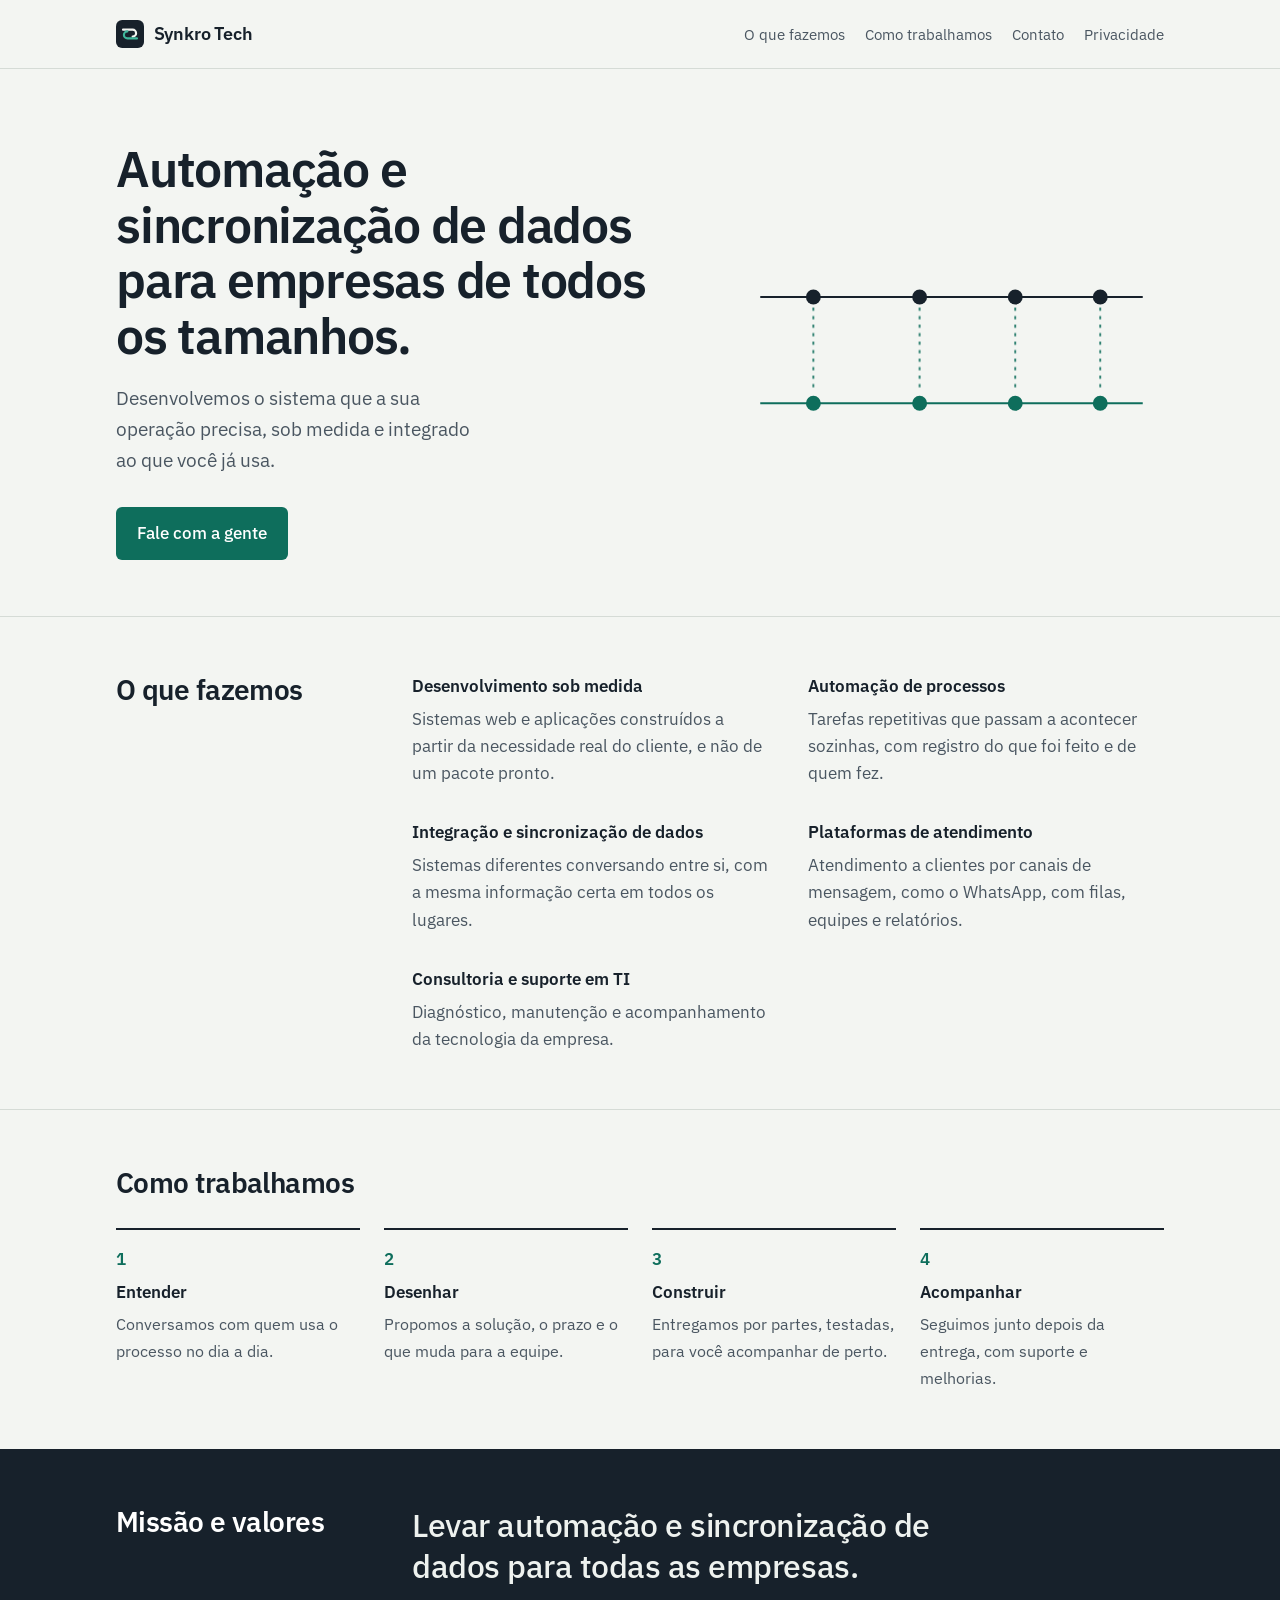
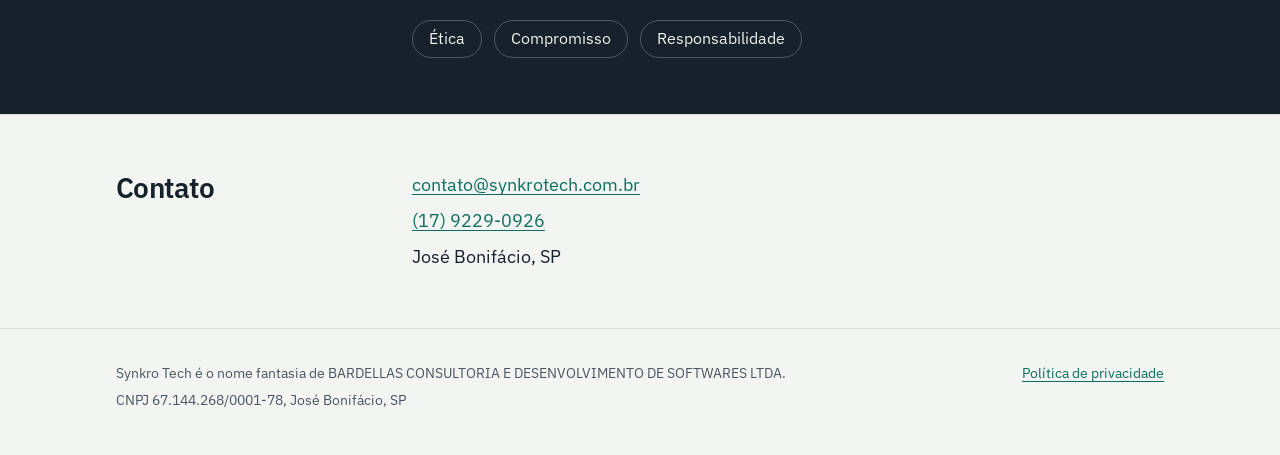
==== index.html @ 88522f03 "Site institucional da Synkro Tech" ====
<!doctype html>
<html lang="pt-BR">
<head>
<meta charset="utf-8">
<meta name="viewport" content="width=device-width, initial-scale=1">
<title>Synkro Tech — desenvolvimento sob medida e automação</title>
<meta name="description" content="A Synkro Tech desenvolve sistemas sob medida, automatiza processos e sincroniza os dados das empresas. José Bonifácio, SP.">
<link rel="icon" href="/assets/marca.svg" type="image/svg+xml">
<link rel="stylesheet" href="/assets/site.css">
</head>
<body>

<header class="topo">
  <div class="faixa">
    <a class="marca" href="/" aria-label="Synkro Tech, página inicial">
      <svg viewBox="0 0 32 32" aria-hidden="true"><rect width="32" height="32" rx="7" fill="#17212b"/><path d="M8 11h11a4 4 0 0 1 0 8" fill="none" stroke="#f3f5f2" stroke-width="2.4" stroke-linecap="round"/><path d="M24 21H13a4 4 0 0 1 0-8" fill="none" stroke="#3fb89c" stroke-width="2.4" stroke-linecap="round"/></svg>
      Synkro Tech
    </a>
    <nav class="menu" aria-label="Seções">
      <a href="#servicos">O que fazemos</a>
      <a href="#como">Como trabalhamos</a>
      <a href="#contato">Contato</a>
      <a href="/privacidade/">Privacidade</a>
    </nav>
  </div>
</header>

<main>
  <div class="abertura">
    <div class="faixa">
      <div>
        <h1>Automação e sincronização de dados para empresas de todos os tamanhos.</h1>
        <p>Desenvolvemos o sistema que a sua operação precisa, sob medida e integrado ao que você já usa.</p>
        <a class="botao" href="#contato">Fale com a gente</a>
      </div>
      <svg class="sincronia" viewBox="0 0 400 260" role="img" aria-label="Duas linhas de dados com pontos que se alinham e se conectam">
        <path class="trilha" d="M20 80 H380"/>
        <path class="trilha" d="M20 180 H380" style="stroke:var(--sinal)"/>
        <circle class="ponto-a" cx="70" cy="80" r="7"/>
        <circle class="ponto-a" cx="170" cy="80" r="7"/>
        <circle class="ponto-a" cx="260" cy="80" r="7"/>
        <circle class="ponto-a" cx="340" cy="80" r="7"/>
        <circle class="ponto-b" cx="70" cy="180" r="7"/>
        <circle class="ponto-b" cx="170" cy="180" r="7"/>
        <circle class="ponto-b" cx="260" cy="180" r="7"/>
        <circle class="ponto-b" cx="340" cy="180" r="7"/>
        <path class="elo" d="M70 90 V170"/>
        <path class="elo" d="M170 90 V170"/>
        <path class="elo" d="M260 90 V170"/>
        <path class="elo" d="M340 90 V170"/>
      </svg>
    </div>
  </div>

  <section id="servicos">
    <div class="faixa colunas">
      <h2>O que fazemos</h2>
      <dl class="servicos">
        <div>
          <dt>Desenvolvimento sob medida</dt>
          <dd>Sistemas web e aplicações construídos a partir da necessidade real do cliente, e não de um pacote pronto.</dd>
        </div>
        <div>
          <dt>Automação de processos</dt>
          <dd>Tarefas repetitivas que passam a acontecer sozinhas, com registro do que foi feito e de quem fez.</dd>
        </div>
        <div>
          <dt>Integração e sincronização de dados</dt>
          <dd>Sistemas diferentes conversando entre si, com a mesma informação certa em todos os lugares.</dd>
        </div>
        <div>
          <dt>Plataformas de atendimento</dt>
          <dd>Atendimento a clientes por canais de mensagem, como o WhatsApp, com filas, equipes e relatórios.</dd>
        </div>
        <div>
          <dt>Consultoria e suporte em TI</dt>
          <dd>Diagnóstico, manutenção e acompanhamento da tecnologia da empresa.</dd>
        </div>
      </dl>
    </div>
  </section>

  <section id="como">
    <div class="faixa">
      <h2>Como trabalhamos</h2>
      <ol class="etapas">
        <li><strong>Entender</strong><span>Conversamos com quem usa o processo no dia a dia.</span></li>
        <li><strong>Desenhar</strong><span>Propomos a solução, o prazo e o que muda para a equipe.</span></li>
        <li><strong>Construir</strong><span>Entregamos por partes, testadas, para você acompanhar de perto.</span></li>
        <li><strong>Acompanhar</strong><span>Seguimos junto depois da entrega, com suporte e melhorias.</span></li>
      </ol>
    </div>
  </section>

  <section class="missao" id="missao">
    <div class="faixa colunas">
      <h2>Missão e valores</h2>
      <div>
        <blockquote>Levar automação e sincronização de dados para todas as empresas.</blockquote>
        <ul class="valores" aria-label="Valores">
          <li>Ética</li>
          <li>Compromisso</li>
          <li>Responsabilidade</li>
        </ul>
      </div>
    </div>
  </section>

  <section class="contato" id="contato">
    <div class="faixa colunas">
      <h2>Contato</h2>
      <address>
        <a href="mailto:contato@synkrotech.com.br">contato@synkrotech.com.br</a>
        <a href="tel:+551792290926">(17) 9229-0926</a>
        <span>José Bonifácio, SP</span>
      </address>
    </div>
  </section>
</main>

<footer class="rodape">
  <div class="faixa">
    <div>
      <p>Synkro Tech é o nome fantasia de BARDELLAS CONSULTORIA E DESENVOLVIMENTO DE SOFTWARES LTDA.</p>
      <p>CNPJ 67.144.268/0001-78, José Bonifácio, SP</p>
    </div>
    <div>
      <p><a href="/privacidade/">Política de privacidade</a></p>
    </div>
  </div>
</footer>

</body>
</html>
---- assets/site.css ----
@font-face { font-family: "Plex"; src: url("fonts/ibm-plex-sans-latin-400-normal.woff2") format("woff2"); font-weight: 400; font-display: swap; }
@font-face { font-family: "Plex"; src: url("fonts/ibm-plex-sans-latin-500-normal.woff2") format("woff2"); font-weight: 500; font-display: swap; }
@font-face { font-family: "Plex"; src: url("fonts/ibm-plex-sans-latin-600-normal.woff2") format("woff2"); font-weight: 600; font-display: swap; }

:root {
  --papel: #f3f5f2;
  --tinta: #17212b;
  --tinta-suave: #4a5661;
  --linha: #d5dbd6;
  --sinal: #0e6e5c;
  --sinal-claro: #d9ece6;
  --fundo-escuro: #17212b;
}

* { box-sizing: border-box; }
html { -webkit-text-size-adjust: 100%; }
body {
  margin: 0;
  background: var(--papel);
  color: var(--tinta);
  font-family: "Plex", system-ui, -apple-system, "Segoe UI", sans-serif;
  font-size: 1.0625rem;
  line-height: 1.6;
}
a { color: var(--sinal); text-underline-offset: 3px; }
a:focus-visible, button:focus-visible { outline: 3px solid var(--sinal); outline-offset: 3px; border-radius: 2px; }

.faixa { max-width: 68rem; margin: 0 auto; padding: 0 1.25rem; }

/* Cabeçalho */
.topo { border-bottom: 1px solid var(--linha); }
.topo .faixa { display: flex; align-items: center; justify-content: space-between; gap: 1rem; min-height: 4.25rem; flex-wrap: wrap; }
.marca { display: inline-flex; align-items: center; gap: .6rem; text-decoration: none; color: var(--tinta); font-weight: 600; font-size: 1.125rem; letter-spacing: -0.01em; }
.marca svg { width: 28px; height: 28px; }
.menu { display: flex; gap: 1.25rem; flex-wrap: wrap; font-size: .95rem; }
.menu a { color: var(--tinta-suave); text-decoration: none; }
.menu a:hover { color: var(--tinta); text-decoration: underline; }

/* Abertura */
.abertura { padding: 4.5rem 0 3.5rem; }
.abertura .faixa { display: grid; grid-template-columns: 1.15fr .85fr; gap: 3rem; align-items: center; }
.abertura h1 { font-size: clamp(2rem, 4.2vw, 3.1rem); line-height: 1.12; letter-spacing: -0.025em; font-weight: 600; margin: 0 0 1.25rem; max-width: 18ch; }
.abertura p { font-size: 1.2rem; color: var(--tinta-suave); margin: 0 0 2rem; max-width: 34ch; }
.botao { display: inline-block; background: var(--sinal); color: #fff; text-decoration: none; font-weight: 500; padding: .8rem 1.3rem; border-radius: 6px; }
.botao:hover { background: #0a5748; }

/* O desenho da sincronia: duas trilhas de dados que se alinham */
.sincronia { width: 100%; height: auto; }
.sincronia .trilha { stroke: var(--tinta); stroke-width: 2; fill: none; }
.sincronia .ponto-a { fill: var(--tinta); }
.sincronia .ponto-b { fill: var(--sinal); }
.sincronia .elo { stroke: var(--sinal); stroke-width: 1.5; stroke-dasharray: 3 5; }
@media (prefers-reduced-motion: no-preference) {
  .sincronia .elo { stroke-dashoffset: 40; animation: alinhar 1.6s ease-out .3s forwards; opacity: 0; }
  @keyframes alinhar { to { stroke-dashoffset: 0; opacity: 1; } }
}

/* Seções */
section { padding: 3.5rem 0; border-top: 1px solid var(--linha); }
h2 { font-size: 1.75rem; letter-spacing: -0.02em; font-weight: 600; margin: 0 0 1.75rem; line-height: 1.2; }
.colunas { display: grid; grid-template-columns: 16rem 1fr; gap: 2.5rem; }
.servicos { margin: 0; display: grid; grid-template-columns: 1fr 1fr; gap: 2rem 2.5rem; }
.servicos dt { font-weight: 600; margin-bottom: .35rem; }
.servicos dd { margin: 0; color: var(--tinta-suave); max-width: 40ch; }

.etapas { list-style: none; padding: 0; margin: 0; display: grid; grid-template-columns: repeat(4, 1fr); gap: 1.5rem; counter-reset: etapa; }
.etapas li { counter-increment: etapa; border-top: 2px solid var(--tinta); padding-top: 1rem; }
.etapas li::before { content: counter(etapa); display: block; font-weight: 600; color: var(--sinal); margin-bottom: .4rem; }
.etapas strong { display: block; margin-bottom: .3rem; }
.etapas span { color: var(--tinta-suave); font-size: .98rem; }

.missao { background: var(--fundo-escuro); color: #eef2ef; border-top: none; }
.missao h2 { color: #fff; }
.missao blockquote { margin: 0 0 2rem; font-size: clamp(1.4rem, 2.6vw, 2rem); line-height: 1.3; letter-spacing: -0.015em; max-width: 30ch; font-weight: 500; }
.valores { display: flex; flex-wrap: wrap; gap: .75rem; padding: 0; margin: 0; list-style: none; }
.valores li { border: 1px solid #4b5a66; border-radius: 999px; padding: .35rem 1rem; font-size: .98rem; }

.contato address { font-style: normal; display: grid; gap: .5rem; font-size: 1.1rem; }

/* Rodapé */
.rodape { border-top: 1px solid var(--linha); padding: 2rem 0 2.5rem; font-size: .9rem; color: var(--tinta-suave); }
.rodape .faixa { display: flex; justify-content: space-between; gap: 1.5rem; flex-wrap: wrap; }
.rodape p { margin: 0 0 .25rem; }

/* Texto longo (política) */
.texto { max-width: 46rem; padding: 3rem 0 4rem; }
.texto h1 { font-size: clamp(1.8rem, 3.6vw, 2.4rem); letter-spacing: -0.02em; line-height: 1.15; margin: 0 0 .5rem; }
.texto .data { color: var(--tinta-suave); margin: 0 0 2.5rem; }
.texto h2 { font-size: 1.25rem; margin: 2.25rem 0 .75rem; }
.texto p, .texto li { color: #26323d; }
.texto ul { padding-left: 1.25rem; }
.texto li { margin-bottom: .35rem; }

@media (max-width: 860px) {
  .abertura .faixa, .colunas, .servicos { grid-template-columns: 1fr; }
  .abertura { padding: 3rem 0 2.5rem; }
  .abertura .faixa { gap: 2rem; }
  .etapas { grid-template-columns: 1fr 1fr; }
}
@media (max-width: 520px) {
  .etapas { grid-template-columns: 1fr; }
  .menu { gap: .9rem; }
}
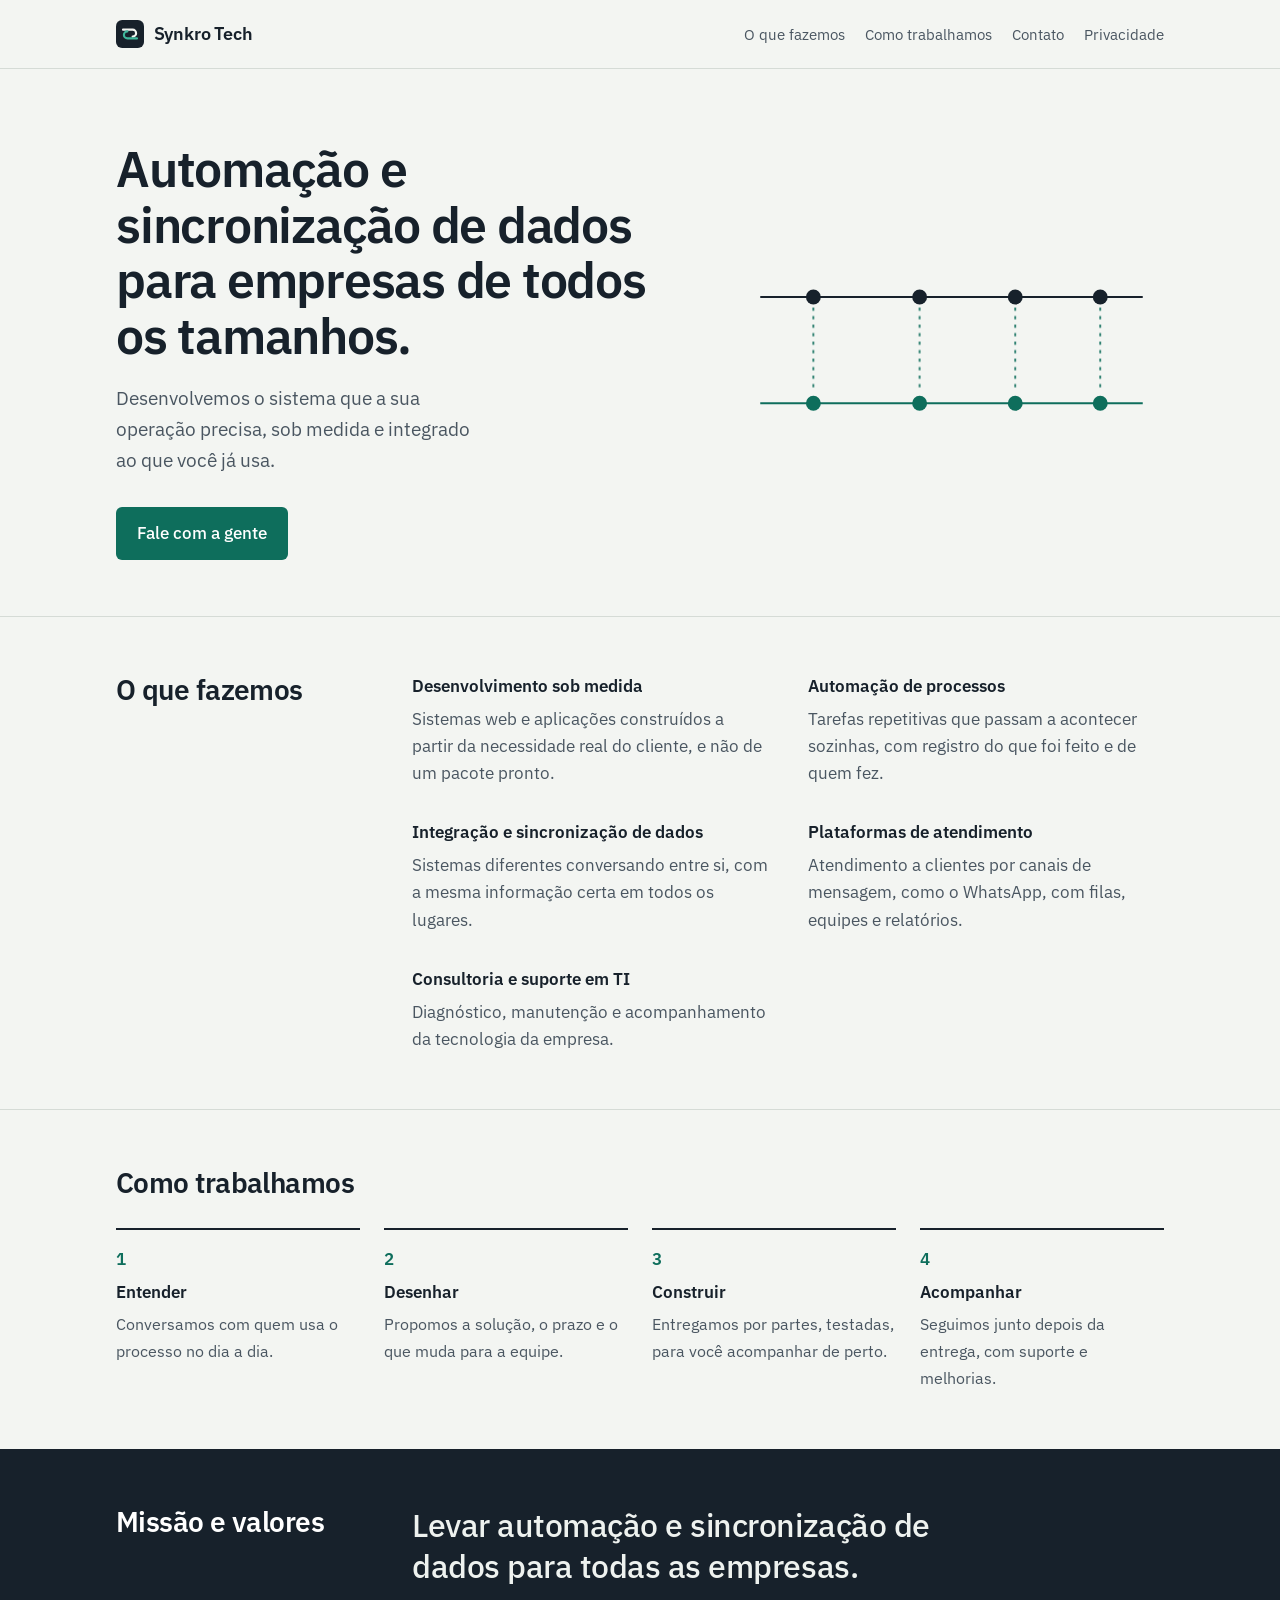
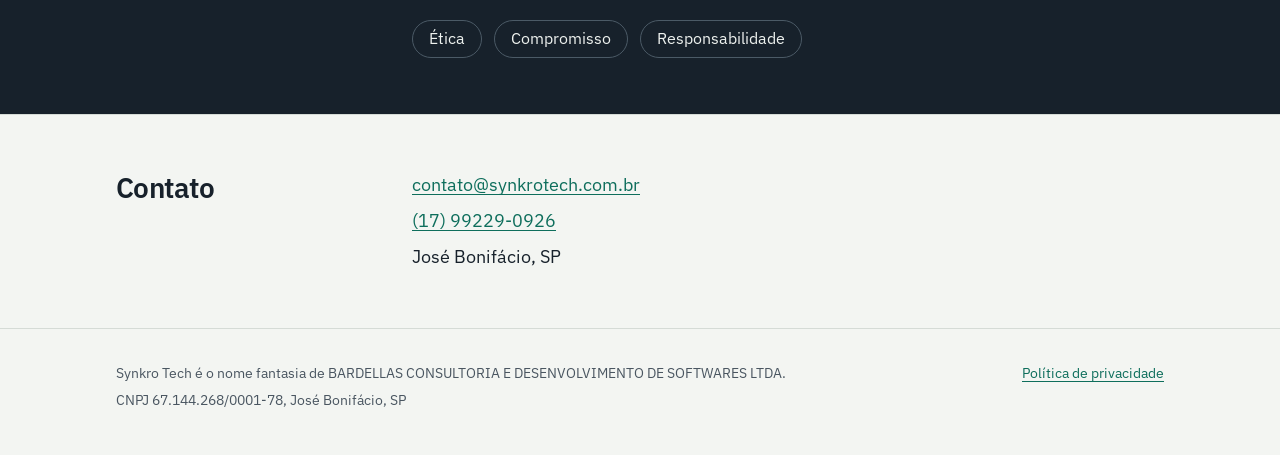
==== commit 52df1617: "Telefone com o 9" ====
--- a/index.html
+++ b/index.html
@@ -111,7 +111,7 @@
       <h2>Contato</h2>
       <address>
         <a href="mailto:contato@synkrotech.com.br">contato@synkrotech.com.br</a>
-        <a href="tel:+551792290926">(17) 9229-0926</a>
+        <a href="tel:+5517992290926">(17) 99229-0926</a>
         <span>José Bonifácio, SP</span>
       </address>
     </div>
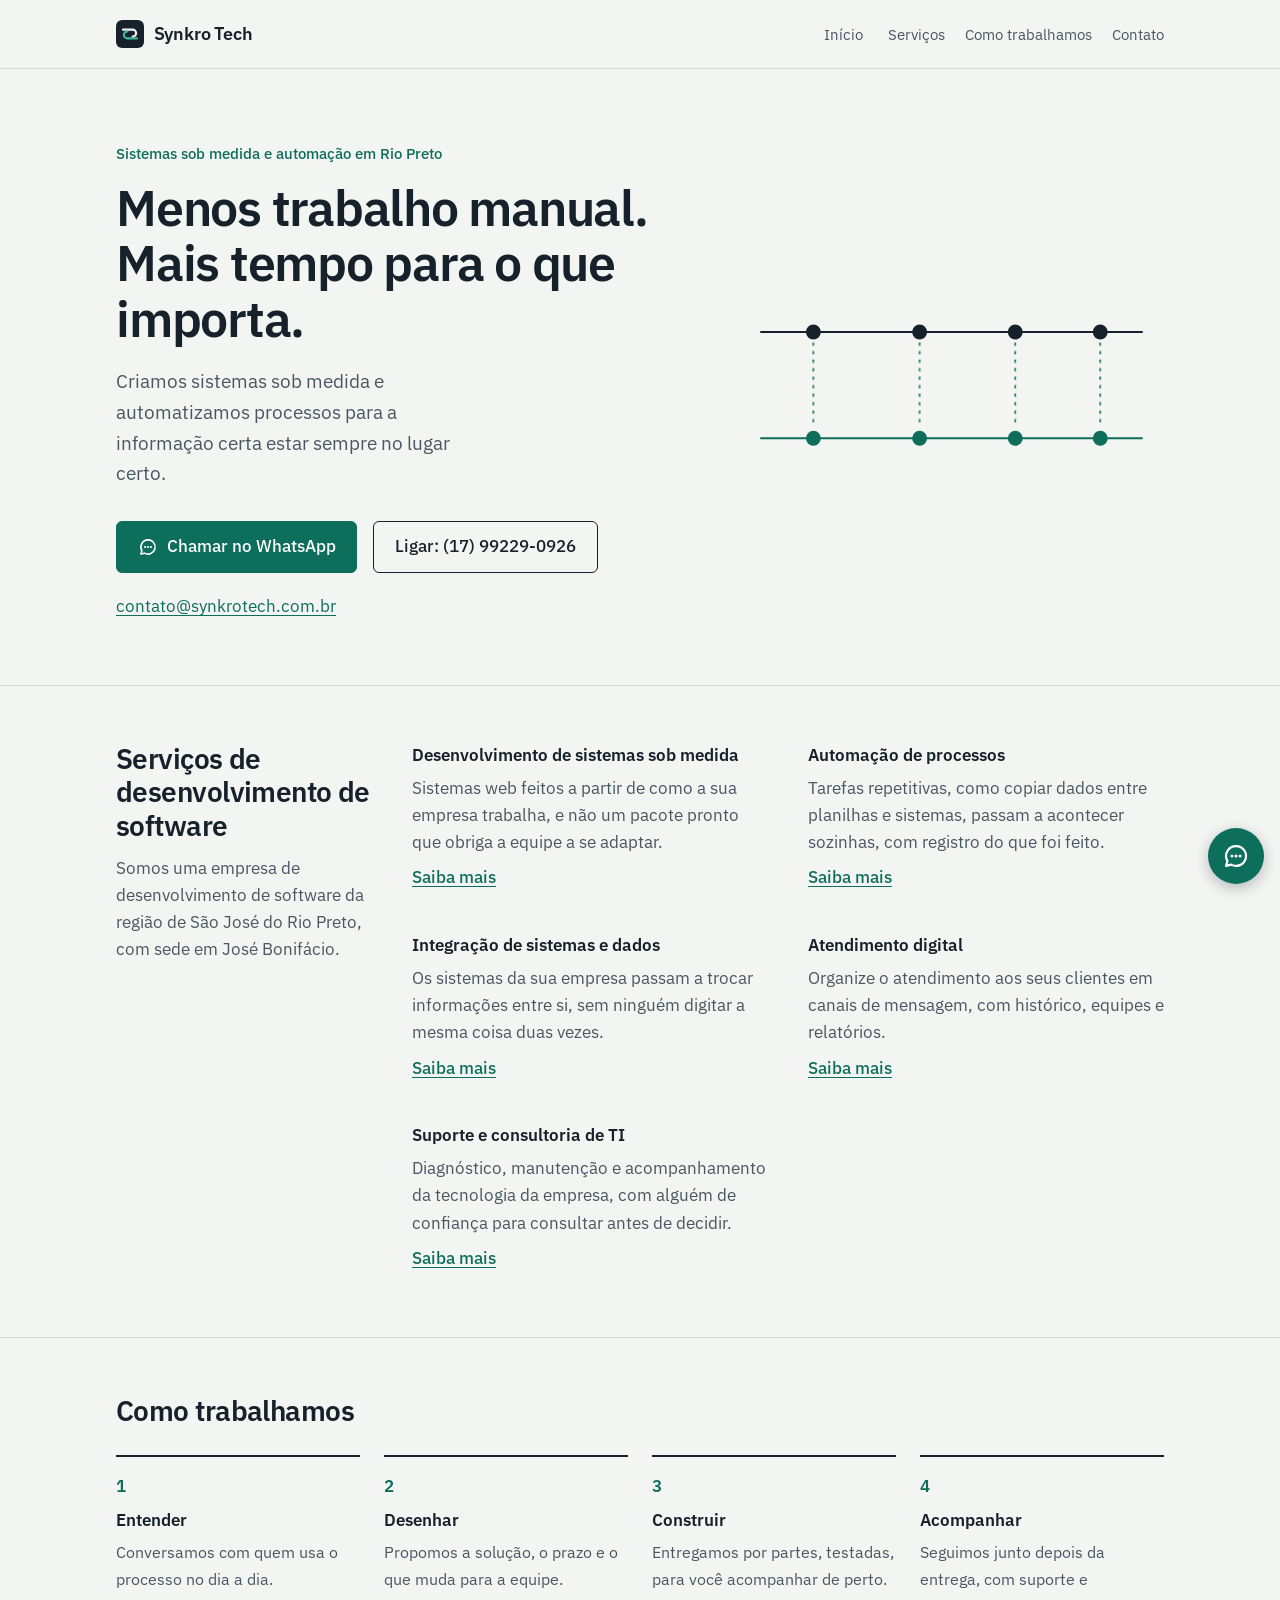
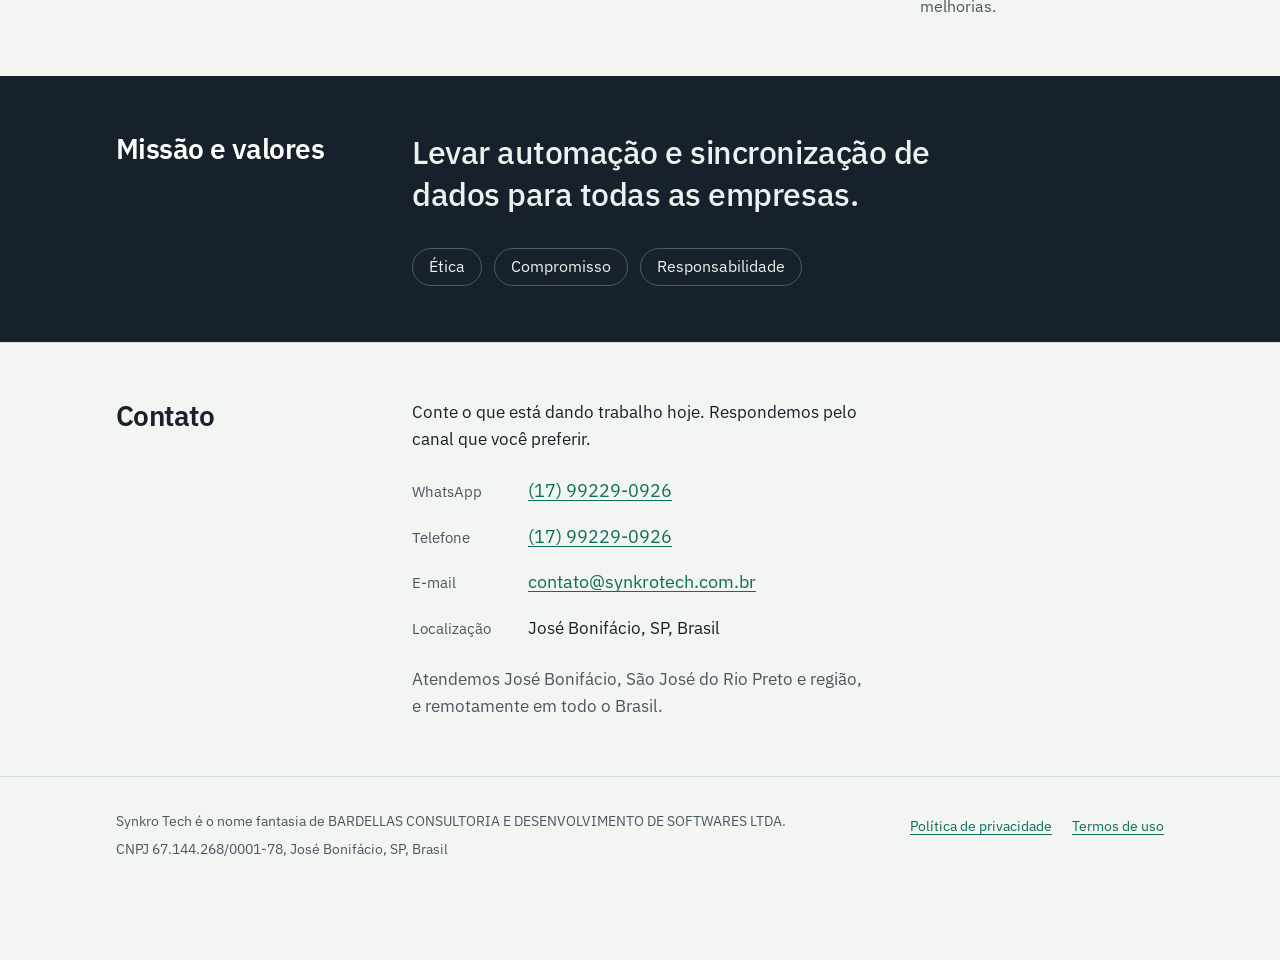
==== commit 3dbe8b00: "Páginas de serviço, SEO local e contato por WhatsApp - Home com novo hero, contato clicável (WhatsAp" ====
--- a/index.html
+++ b/index.html
@@ -3,37 +3,147 @@
 <head>
 <meta charset="utf-8">
 <meta name="viewport" content="width=device-width, initial-scale=1">
-<title>Synkro Tech — desenvolvimento sob medida e automação</title>
-<meta name="description" content="A Synkro Tech desenvolve sistemas sob medida, automatiza processos e sincroniza os dados das empresas. José Bonifácio, SP.">
+<title>Sistemas sob medida e automação em Rio Preto | Synkro Tech</title>
+<meta name="description" content="Empresa de software da região de São José do Rio Preto: desenvolvimento de software, sistemas sob medida e automação. Atendemos todo o Brasil.">
+<link rel="canonical" href="https://synkrotech.com.br/">
+<meta property="og:title" content="Sistemas sob medida e automação em Rio Preto | Synkro Tech">
+<meta property="og:description" content="Empresa de software da região de São José do Rio Preto: desenvolvimento de software, sistemas sob medida e automação. Atendemos todo o Brasil.">
+<meta property="og:url" content="https://synkrotech.com.br/">
+<meta property="og:type" content="website">
+<meta property="og:image" content="https://synkrotech.com.br/assets/og-image.png">
+<meta property="og:image:width" content="1200">
+<meta property="og:image:height" content="630">
+<meta property="og:image:alt" content="Synkro Tech: Menos trabalho manual. Mais tempo para o que importa.">
+<meta property="og:locale" content="pt_BR">
+<meta property="og:site_name" content="Synkro Tech">
+<meta name="twitter:card" content="summary_large_image">
 <link rel="icon" href="/assets/marca.svg" type="image/svg+xml">
+<link rel="icon" href="/assets/favicon-32.png" type="image/png" sizes="32x32">
+<link rel="apple-touch-icon" href="/assets/apple-touch-icon.png">
 <link rel="stylesheet" href="/assets/site.css">
+<script type="application/ld+json">
+{
+  "@context": "https://schema.org",
+  "@graph": [
+    {
+      "@type": "Organization",
+      "@id": "https://synkrotech.com.br/#organizacao",
+      "name": "Synkro Tech",
+      "legalName": "BARDELLAS CONSULTORIA E DESENVOLVIMENTO DE SOFTWARES LTDA",
+      "taxID": "67.144.268/0001-78",
+      "url": "https://synkrotech.com.br/",
+      "logo": "https://synkrotech.com.br/assets/apple-touch-icon.png",
+      "email": "contato@synkrotech.com.br",
+      "telephone": "+55-17-99229-0926",
+      "address": {
+        "@type": "PostalAddress",
+        "addressLocality": "José Bonifácio",
+        "addressRegion": "SP",
+        "addressCountry": "BR"
+      },
+      "areaServed": [
+        {
+          "@type": "City",
+          "name": "José Bonifácio",
+          "containedInPlace": {
+            "@type": "State",
+            "name": "São Paulo"
+          }
+        },
+        {
+          "@type": "City",
+          "name": "São José do Rio Preto",
+          "containedInPlace": {
+            "@type": "State",
+            "name": "São Paulo"
+          }
+        },
+        {
+          "@type": "Country",
+          "name": "Brasil"
+        }
+      ]
+    },
+    {
+      "@type": "LocalBusiness",
+      "@id": "https://synkrotech.com.br/#empresa-local",
+      "name": "Synkro Tech",
+      "legalName": "BARDELLAS CONSULTORIA E DESENVOLVIMENTO DE SOFTWARES LTDA",
+      "taxID": "67.144.268/0001-78",
+      "url": "https://synkrotech.com.br/",
+      "logo": "https://synkrotech.com.br/assets/apple-touch-icon.png",
+      "image": "https://synkrotech.com.br/assets/og-image.png",
+      "description": "Empresa de software da região de São José do Rio Preto: desenvolvimento de software, sistemas sob medida e automação. Atendemos todo o Brasil.",
+      "email": "contato@synkrotech.com.br",
+      "telephone": "+55-17-99229-0926",
+      "address": {
+        "@type": "PostalAddress",
+        "addressLocality": "José Bonifácio",
+        "addressRegion": "SP",
+        "addressCountry": "BR"
+      },
+      "areaServed": [
+        {
+          "@type": "City",
+          "name": "José Bonifácio",
+          "containedInPlace": {
+            "@type": "State",
+            "name": "São Paulo"
+          }
+        },
+        {
+          "@type": "City",
+          "name": "São José do Rio Preto",
+          "containedInPlace": {
+            "@type": "State",
+            "name": "São Paulo"
+          }
+        },
+        {
+          "@type": "Country",
+          "name": "Brasil"
+        }
+      ],
+      "parentOrganization": {
+        "@id": "https://synkrotech.com.br/#organizacao"
+      }
+    }
+  ]
+}
+</script>
 </head>
 <body>
+<a class="pular" href="#conteudo">Pular para o conteúdo</a>
 
 <header class="topo">
   <div class="faixa">
     <a class="marca" href="/" aria-label="Synkro Tech, página inicial">
-      <svg viewBox="0 0 32 32" aria-hidden="true"><rect width="32" height="32" rx="7" fill="#17212b"/><path d="M8 11h11a4 4 0 0 1 0 8" fill="none" stroke="#f3f5f2" stroke-width="2.4" stroke-linecap="round"/><path d="M24 21H13a4 4 0 0 1 0-8" fill="none" stroke="#3fb89c" stroke-width="2.4" stroke-linecap="round"/></svg>
+      <svg viewBox="0 0 32 32" width="28" height="28" aria-hidden="true" focusable="false"><rect width="32" height="32" rx="7" fill="#17212b"/><path d="M8 11h11a4 4 0 0 1 0 8" fill="none" stroke="#f3f5f2" stroke-width="2.4" stroke-linecap="round"/><path d="M24 21H13a4 4 0 0 1 0-8" fill="none" stroke="#3fb89c" stroke-width="2.4" stroke-linecap="round"/></svg>
       Synkro Tech
     </a>
-    <nav class="menu" aria-label="Seções">
-      <a href="#servicos">O que fazemos</a>
-      <a href="#como">Como trabalhamos</a>
-      <a href="#contato">Contato</a>
-      <a href="/privacidade/">Privacidade</a>
+    <nav class="menu" aria-label="Menu principal">
+      <a href="/">Início</a>
+      <a href="/#servicos">Serviços</a>
+      <a href="/#como">Como trabalhamos</a>
+      <a href="/#contato">Contato</a>
     </nav>
   </div>
 </header>
 
-<main>
+<main id="conteudo">
   <div class="abertura">
     <div class="faixa">
       <div>
-        <h1>Automação e sincronização de dados para empresas de todos os tamanhos.</h1>
-        <p>Desenvolvemos o sistema que a sua operação precisa, sob medida e integrado ao que você já usa.</p>
-        <a class="botao" href="#contato">Fale com a gente</a>
-      </div>
-      <svg class="sincronia" viewBox="0 0 400 260" role="img" aria-label="Duas linhas de dados com pontos que se alinham e se conectam">
+        <p class="chamada">Sistemas sob medida e automação em Rio&nbsp;Preto</p>
+        <h1>Menos trabalho manual. Mais tempo para o que importa.</h1>
+        <p>Criamos sistemas sob medida e automatizamos processos para a informação certa estar sempre no lugar certo.</p>
+        <div class="acoes">
+          <a class="botao" href="https://wa.me/5517992290926?text=Ol%C3%A1%2C%20vim%20pelo%20site%20da%20Synkro%20Tech" target="_blank" rel="noopener"><svg viewBox="0 0 24 24" aria-hidden="true" focusable="false" fill="none" stroke="currentColor" stroke-width="1.9" stroke-linecap="round" stroke-linejoin="round"><path d="M12 3.5a8.5 8.5 0 0 0-7.4 12.7L3.5 20.5l4.4-1.1A8.5 8.5 0 1 0 12 3.5z"/><path d="M8.5 12h.01M12 12h.01M15.5 12h.01" stroke-width="2.6"/></svg>Chamar no WhatsApp</a>
+          <a class="botao botao-secundario" href="tel:+5517992290926">Ligar: (17) 99229-0926</a>
+          <a class="link-toque" href="mailto:contato@synkrotech.com.br">contato@synkrotech.com.br</a>
+        </div>
+      </div>
+      <svg class="sincronia" viewBox="0 0 400 260" width="400" height="260" aria-hidden="true" focusable="false">
         <path class="trilha" d="M20 80 H380"/>
         <path class="trilha" d="M20 180 H380" style="stroke:var(--sinal)"/>
         <circle class="ponto-a" cx="70" cy="80" r="7"/>
@@ -54,29 +164,37 @@
 
   <section id="servicos">
     <div class="faixa colunas">
-      <h2>O que fazemos</h2>
-      <dl class="servicos">
-        <div>
-          <dt>Desenvolvimento sob medida</dt>
-          <dd>Sistemas web e aplicações construídos a partir da necessidade real do cliente, e não de um pacote pronto.</dd>
-        </div>
-        <div>
-          <dt>Automação de processos</dt>
-          <dd>Tarefas repetitivas que passam a acontecer sozinhas, com registro do que foi feito e de quem fez.</dd>
-        </div>
-        <div>
-          <dt>Integração e sincronização de dados</dt>
-          <dd>Sistemas diferentes conversando entre si, com a mesma informação certa em todos os lugares.</dd>
-        </div>
-        <div>
-          <dt>Plataformas de atendimento</dt>
-          <dd>Atendimento a clientes por canais de mensagem, como o WhatsApp, com filas, equipes e relatórios.</dd>
-        </div>
-        <div>
-          <dt>Consultoria e suporte em TI</dt>
-          <dd>Diagnóstico, manutenção e acompanhamento da tecnologia da empresa.</dd>
-        </div>
-      </dl>
+      <div>
+        <h2>Serviços de desenvolvimento de software</h2>
+        <p class="apoio">Somos uma empresa de desenvolvimento de software da região de São José do Rio Preto, com sede em José Bonifácio.</p>
+      </div>
+      <ul class="servicos">
+        <li>
+          <h3>Desenvolvimento de sistemas sob medida</h3>
+          <p>Sistemas web feitos a partir de como a sua empresa trabalha, e não um pacote pronto que obriga a equipe a se adaptar.</p>
+          <a class="saiba" href="/desenvolvimento-de-sistemas/">Saiba mais<span class="vh"> sobre desenvolvimento de sistemas sob medida</span></a>
+        </li>
+        <li>
+          <h3>Automação de processos</h3>
+          <p>Tarefas repetitivas, como copiar dados entre planilhas e sistemas, passam a acontecer sozinhas, com registro do que foi feito.</p>
+          <a class="saiba" href="/automacao-de-processos/">Saiba mais<span class="vh"> sobre automação de processos</span></a>
+        </li>
+        <li>
+          <h3>Integração de sistemas e dados</h3>
+          <p>Os sistemas da sua empresa passam a trocar informações entre si, sem ninguém digitar a mesma coisa duas vezes.</p>
+          <a class="saiba" href="/integracao-de-sistemas/">Saiba mais<span class="vh"> sobre integração de sistemas e dados</span></a>
+        </li>
+        <li>
+          <h3>Atendimento digital</h3>
+          <p>Organize o atendimento aos seus clientes em canais de mensagem, com histórico, equipes e relatórios.</p>
+          <a class="saiba" href="/atendimento-digital/">Saiba mais<span class="vh"> sobre atendimento digital</span></a>
+        </li>
+        <li>
+          <h3>Suporte e consultoria de TI</h3>
+          <p>Diagnóstico, manutenção e acompanhamento da tecnologia da empresa, com alguém de confiança para consultar antes de decidir.</p>
+          <a class="saiba" href="/suporte-e-consultoria-de-ti/">Saiba mais<span class="vh"> sobre suporte e consultoria de ti</span></a>
+        </li>
+      </ul>
     </div>
   </section>
 
@@ -109,11 +227,18 @@
   <section class="contato" id="contato">
     <div class="faixa colunas">
       <h2>Contato</h2>
-      <address>
-        <a href="mailto:contato@synkrotech.com.br">contato@synkrotech.com.br</a>
-        <a href="tel:+5517992290926">(17) 99229-0926</a>
-        <span>José Bonifácio, SP</span>
-      </address>
+      <div>
+        <p>Conte o que está dando trabalho hoje. Respondemos pelo canal que você preferir.</p>
+        <address>
+          <ul class="contatos">
+            <li><span class="rotulo">WhatsApp</span><a href="https://wa.me/5517992290926?text=Ol%C3%A1%2C%20vim%20pelo%20site%20da%20Synkro%20Tech" target="_blank" rel="noopener">(17) 99229-0926</a></li>
+            <li><span class="rotulo">Telefone</span><a href="tel:+5517992290926">(17) 99229-0926</a></li>
+            <li><span class="rotulo">E-mail</span><a href="mailto:contato@synkrotech.com.br">contato@synkrotech.com.br</a></li>
+            <li><span class="rotulo">Localização</span><span>José Bonifácio, SP, Brasil</span></li>
+          </ul>
+        </address>
+        <p class="area">Atendemos José Bonifácio, São José do Rio Preto e região, e remotamente em todo o Brasil.</p>
+      </div>
     </div>
   </section>
 </main>
@@ -122,13 +247,16 @@
   <div class="faixa">
     <div>
       <p>Synkro Tech é o nome fantasia de BARDELLAS CONSULTORIA E DESENVOLVIMENTO DE SOFTWARES LTDA.</p>
-      <p>CNPJ 67.144.268/0001-78, José Bonifácio, SP</p>
-    </div>
-    <div>
-      <p><a href="/privacidade/">Política de privacidade</a></p>
-    </div>
+      <p>CNPJ 67.144.268/0001-78, José Bonifácio, SP, Brasil</p>
+    </div>
+    <ul aria-label="Informações legais">
+      <li><a href="/privacidade/">Política de privacidade</a></li>
+      <li><a href="/termos/">Termos de uso</a></li>
+    </ul>
   </div>
 </footer>
 
+<a class="whatsapp-flutuante" href="https://wa.me/5517992290926?text=Ol%C3%A1%2C%20vim%20pelo%20site%20da%20Synkro%20Tech" target="_blank" rel="noopener" aria-label="Falar no WhatsApp"><svg viewBox="0 0 24 24" aria-hidden="true" focusable="false" fill="none" stroke="currentColor" stroke-width="1.9" stroke-linecap="round" stroke-linejoin="round"><path d="M12 3.5a8.5 8.5 0 0 0-7.4 12.7L3.5 20.5l4.4-1.1A8.5 8.5 0 1 0 12 3.5z"/><path d="M8.5 12h.01M12 12h.01M15.5 12h.01" stroke-width="2.6"/></svg></a>
+
 </body>
 </html>
--- a/assets/site.css
+++ b/assets/site.css
@@ -24,6 +24,9 @@
 }
 a { color: var(--sinal); text-underline-offset: 3px; }
 a:focus-visible, button:focus-visible { outline: 3px solid var(--sinal); outline-offset: 3px; border-radius: 2px; }
+.vh { position: absolute; width: 1px; height: 1px; padding: 0; margin: -1px; overflow: hidden; clip: rect(0 0 0 0); white-space: nowrap; border: 0; }
+.pular { position: absolute; left: -999px; top: .5rem; background: #fff; color: var(--tinta); padding: .6rem 1rem; z-index: 20; }
+.pular:focus { left: 1rem; }
 
 .faixa { max-width: 68rem; margin: 0 auto; padding: 0 1.25rem; }
 
@@ -32,8 +35,8 @@
 .topo .faixa { display: flex; align-items: center; justify-content: space-between; gap: 1rem; min-height: 4.25rem; flex-wrap: wrap; }
 .marca { display: inline-flex; align-items: center; gap: .6rem; text-decoration: none; color: var(--tinta); font-weight: 600; font-size: 1.125rem; letter-spacing: -0.01em; }
 .marca svg { width: 28px; height: 28px; }
-.menu { display: flex; gap: 1.25rem; flex-wrap: wrap; font-size: .95rem; }
-.menu a { color: var(--tinta-suave); text-decoration: none; }
+.menu { display: flex; gap: 0 1.25rem; flex-wrap: wrap; font-size: .95rem; }
+.menu a { color: var(--tinta-suave); text-decoration: none; display: inline-flex; align-items: center; min-height: 44px; min-width: 44px; }
 .menu a:hover { color: var(--tinta); text-decoration: underline; }
 
 /* Abertura */
@@ -41,8 +44,14 @@
 .abertura .faixa { display: grid; grid-template-columns: 1.15fr .85fr; gap: 3rem; align-items: center; }
 .abertura h1 { font-size: clamp(2rem, 4.2vw, 3.1rem); line-height: 1.12; letter-spacing: -0.025em; font-weight: 600; margin: 0 0 1.25rem; max-width: 18ch; }
 .abertura p { font-size: 1.2rem; color: var(--tinta-suave); margin: 0 0 2rem; max-width: 34ch; }
-.botao { display: inline-block; background: var(--sinal); color: #fff; text-decoration: none; font-weight: 500; padding: .8rem 1.3rem; border-radius: 6px; }
-.botao:hover { background: #0a5748; }
+.abertura .chamada { font-size: .95rem; font-weight: 500; color: var(--sinal); margin: 0 0 .9rem; max-width: none; }
+.botao { display: inline-flex; align-items: center; gap: .55rem; min-height: 48px; background: var(--sinal); color: #fff; text-decoration: none; font-weight: 500; padding: .7rem 1.3rem; border-radius: 6px; border: 1.5px solid var(--sinal); }
+.botao:hover { background: #0a5748; border-color: #0a5748; }
+.botao svg { width: 20px; height: 20px; flex: none; }
+.botao-secundario { background: transparent; color: var(--tinta); border-color: var(--tinta); }
+.botao-secundario:hover { background: var(--sinal-claro); border-color: var(--tinta); }
+.acoes { display: flex; flex-wrap: wrap; align-items: center; gap: .75rem 1rem; }
+.link-toque { display: inline-flex; align-items: center; min-height: 44px; }
 
 /* O desenho da sincronia: duas trilhas de dados que se alinham */
 .sincronia { width: 100%; height: auto; }
@@ -59,9 +68,11 @@
 section { padding: 3.5rem 0; border-top: 1px solid var(--linha); }
 h2 { font-size: 1.75rem; letter-spacing: -0.02em; font-weight: 600; margin: 0 0 1.75rem; line-height: 1.2; }
 .colunas { display: grid; grid-template-columns: 16rem 1fr; gap: 2.5rem; }
-.servicos { margin: 0; display: grid; grid-template-columns: 1fr 1fr; gap: 2rem 2.5rem; }
-.servicos dt { font-weight: 600; margin-bottom: .35rem; }
-.servicos dd { margin: 0; color: var(--tinta-suave); max-width: 40ch; }
+.servicos { list-style: none; padding: 0; margin: 0; display: grid; grid-template-columns: 1fr 1fr; gap: 2rem 2.5rem; }
+.servicos h3 { font-size: 1.0625rem; font-weight: 600; margin: 0 0 .35rem; }
+.servicos p { margin: 0; color: var(--tinta-suave); max-width: 40ch; }
+.colunas .apoio { color: var(--tinta-suave); margin: -1rem 0 0; max-width: 30ch; }
+.saiba { display: inline-flex; align-items: center; min-height: 44px; font-weight: 500; }
 
 .etapas { list-style: none; padding: 0; margin: 0; display: grid; grid-template-columns: repeat(4, 1fr); gap: 1.5rem; counter-reset: etapa; }
 .etapas li { counter-increment: etapa; border-top: 2px solid var(--tinta); padding-top: 1rem; }
@@ -75,10 +86,25 @@
 .valores { display: flex; flex-wrap: wrap; gap: .75rem; padding: 0; margin: 0; list-style: none; }
 .valores li { border: 1px solid #4b5a66; border-radius: 999px; padding: .35rem 1rem; font-size: .98rem; }
 
-.contato address { font-style: normal; display: grid; gap: .5rem; font-size: 1.1rem; }
+.contato address { font-style: normal; }
+.contato p { margin: 0 0 1rem; max-width: 46ch; }
+.contato .area { color: var(--tinta-suave); margin: 1rem 0 0; }
+.contatos { list-style: none; padding: 0; margin: 0; display: grid; gap: .1rem; }
+.contatos li { display: flex; flex-wrap: wrap; align-items: center; gap: 0 .75rem; min-height: 44px; }
+.contatos .rotulo { min-width: 6.5rem; color: var(--tinta-suave); font-size: .95rem; }
+.contatos a { display: inline-flex; align-items: center; min-height: 44px; font-size: 1.1rem; overflow-wrap: anywhere; }
+
+/* Botão flutuante de WhatsApp */
+.whatsapp-flutuante { position: fixed; right: max(1rem, env(safe-area-inset-right)); bottom: max(1rem, env(safe-area-inset-bottom)); width: 56px; height: 56px; border-radius: 50%; background: var(--sinal); color: #fff; display: flex; align-items: center; justify-content: center; box-shadow: 0 4px 14px rgba(23, 33, 43, .28); z-index: 10; }
+.whatsapp-flutuante:hover { background: #0a5748; }
+.whatsapp-flutuante:focus-visible { outline: 3px solid var(--tinta); outline-offset: 3px; border-radius: 50%; }
+.whatsapp-flutuante svg { width: 28px; height: 28px; }
 
 /* Rodapé */
-.rodape { border-top: 1px solid var(--linha); padding: 2rem 0 2.5rem; font-size: .9rem; color: var(--tinta-suave); }
+/* O espaço extra embaixo impede que o botão flutuante cubra o rodapé */
+.rodape { border-top: 1px solid var(--linha); padding: 2rem 0 calc(2.5rem + 56px); font-size: .9rem; color: var(--tinta-suave); }
+.rodape ul { list-style: none; padding: 0; margin: 0; display: flex; flex-wrap: wrap; gap: 0 1.25rem; }
+.rodape li a { display: inline-flex; align-items: center; min-height: 32px; }
 .rodape .faixa { display: flex; justify-content: space-between; gap: 1.5rem; flex-wrap: wrap; }
 .rodape p { margin: 0 0 .25rem; }
 
@@ -91,6 +117,24 @@
 .texto ul { padding-left: 1.25rem; }
 .texto li { margin-bottom: .35rem; }
 
+/* Páginas de serviço */
+.migalhas ol { list-style: none; padding: 0; margin: 0 0 1.5rem; display: flex; flex-wrap: wrap; gap: 0 .5rem; font-size: .9rem; color: var(--tinta-suave); }
+.migalhas li { margin: 0; color: var(--tinta-suave); }
+.migalhas li + li::before { content: "/"; margin-right: .5rem; }
+.texto h1 + .lead { margin-top: 1rem; }
+.texto .lead { font-size: 1.2rem; color: var(--tinta-suave); margin: 0 0 1rem; }
+.texto h3 { font-size: 1.0625rem; margin: 1.5rem 0 .35rem; }
+.texto h3 + p { margin-top: 0; }
+.texto .etapas { grid-template-columns: 1fr 1fr; margin-top: 1.25rem; }
+.texto .etapas li { margin: 0; }
+.cta { background: var(--sinal-claro); border-radius: 10px; padding: 1.75rem 1.5rem; margin: 2.75rem 0 0; }
+.texto .cta h2 { margin-top: 0; }
+.cta p { margin: 0 0 1.25rem; }
+.cta .acoes a.link-toque { font-weight: 500; }
+.relacionados { padding-left: 1.25rem; }
+.relacionados a { display: inline-flex; align-items: center; min-height: 44px; }
+.texto .relacionados li { margin-bottom: 0; }
+
 @media (max-width: 860px) {
   .abertura .faixa, .colunas, .servicos { grid-template-columns: 1fr; }
   .abertura { padding: 3rem 0 2.5rem; }
@@ -98,6 +142,6 @@
   .etapas { grid-template-columns: 1fr 1fr; }
 }
 @media (max-width: 520px) {
-  .etapas { grid-template-columns: 1fr; }
-  .menu { gap: .9rem; }
+  .etapas, .texto .etapas { grid-template-columns: 1fr; }
+  .menu { gap: 0 .9rem; }
 }
